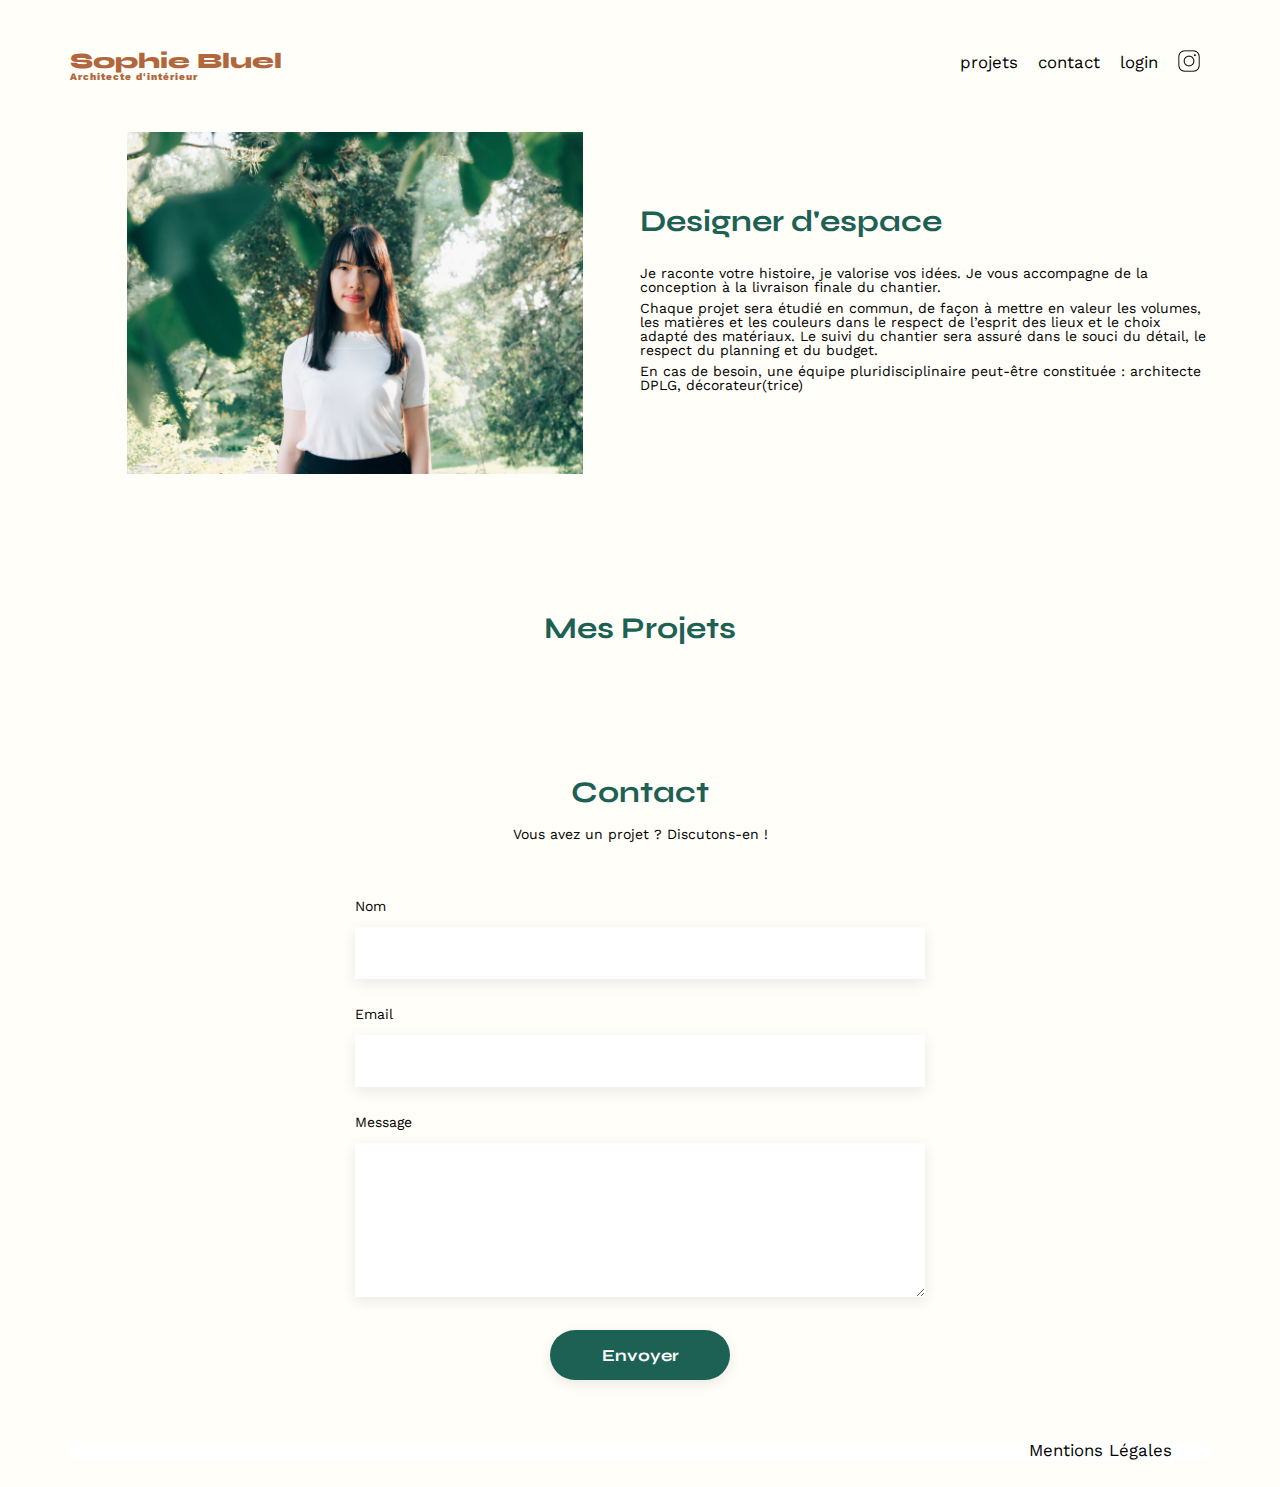
==== FrontEnd/index.html @ 84625682 "restyling tabs and nav links" ====
<!DOCTYPE html>
<html lang="fr">

<head>
	<meta charset="UTF-8">
	<title>Sophie Bluel - Architecte d'intérieur</title>
	<meta name="viewport" content="width=device-width, initial-scale=1.0">
	<link rel="preconnect" href="https://fonts.googleapis.com">
	<link rel="preconnect" href="https://fonts.gstatic.com" crossorigin>
	<link href="https://fonts.googleapis.com/css2?family=Syne:wght@700;800&family=Work+Sans&display=swap"
		rel="stylesheet">
	<meta name="description" content="">
	<link rel="stylesheet" href="./assets/style.css">
	<script src="scripts/index.js" defer></script>
</head>

<body>
	<header>
		<h1>Sophie Bluel <span>Architecte d'intérieur</span></h1>
		<nav>
			<ul>
				<li><a href="">projets</a></li>
				<li><a href="">contact</a></li>
				<li id="login-link"><a href="login.html">login</a></li>
				<li><img src="./assets/icons/instagram.png" alt="Instagram"></li>
			</ul>
		</nav>
	</header>
	<main>
		<section id="introduction">
			<figure>
				<img src="./assets/images/sophie-bluel.png" alt="">
			</figure>
			<article>
				<h2>Designer d'espace</h2>
				<p>Je raconte votre histoire, je valorise vos idées. Je vous accompagne de la conception à la livraison
					finale du chantier.</p>
				<p>Chaque projet sera étudié en commun, de façon à mettre en valeur les volumes, les matières et les
					couleurs dans le respect de l’esprit des lieux et le choix adapté des matériaux. Le suivi du
					chantier sera assuré dans le souci du détail, le respect du planning et du budget.</p>
				<p>En cas de besoin, une équipe pluridisciplinaire peut-être constituée : architecte DPLG,
					décorateur(trice)</p>
			</article>
		</section>
		<section id="portfolio">
			<h2>Mes Projets</h2>
			<nav class="tabs"></nav>
			<div class="gallery">
			</div>
		</section>
		<section id="contact">
			<h2>Contact</h2>
			<p>Vous avez un projet ? Discutons-en !</p>
			<form action="#" method="post">
				<label for="name">Nom</label>
				<input type="text" name="name" id="name">
				<label for="email">Email</label>
				<input type="email" name="email" id="email">
				<label for="message">Message</label>
				<textarea name="message" id="message" cols="30" rows="10"></textarea>
				<input type="submit" value="Envoyer">
			</form>
		</section>
	</main>

	<footer>
		<nav>
			<ul>
				<li><a href="">Mentions Légales</a></li>
			</ul>
		</nav>
	</footer>
</body>

</html>
---- FrontEnd/assets/style.css ----
/* http://meyerweb.com/eric/tools/css/reset/
   v2.0 | 20110126
   License: none (public domain)
*/

html,
body,
div,
span,
applet,
object,
iframe,
h1,
h2,
h3,
h4,
h5,
h6,
p,
blockquote,
pre,
a,
abbr,
acronym,
address,
big,
cite,
code,
del,
dfn,
em,
img,
ins,
kbd,
q,
s,
samp,
small,
strike,
strong,
sub,
sup,
tt,
var,
b,
u,
i,
center,
dl,
dt,
dd,
ol,
ul,
li,
fieldset,
form,
label,
legend,
table,
caption,
tbody,
tfoot,
thead,
tr,
th,
td,
article,
aside,
canvas,
details,
embed,
figure,
figcaption,
footer,
header,
hgroup,
menu,
nav,
output,
ruby,
section,
summary,
time,
mark,
audio,
video {
	margin: 0;
	padding: 0;
	border: 0;
	font-size: 100%;
	font: inherit;
	vertical-align: baseline;
}

/* HTML5 display-role reset for older browsers */
article,
aside,
details,
figcaption,
figure,
footer,
header,
hgroup,
menu,
nav,
section {
	display: block;
}

body {
	line-height: 1;
}

ol,
ul {
	list-style: none;
}

blockquote,
q {
	quotes: none;
}

blockquote:before,
blockquote:after,
q:before,
q:after {
	content: '';
	content: none;
}

table {
	border-collapse: collapse;
	border-spacing: 0;
}

/** end reset css**/
body {
	max-width: 1140px;
	margin: auto;
	font-family: 'Work Sans';
	font-size: 14px;
	background-color: #FFFEF8;
}

a {
	color: #000000;
	text-decoration: none;
}

header {
	display: flex;
	justify-content: space-between;
	margin: 50px 0
}

header nav img {
	width: 22px;
}

section {
	margin: 50px 0
}

h1 {
	display: flex;
	flex-direction: column;
	font-family: 'Syne';
	font-size: 22px;
	font-weight: 800;
	color: #B1663C
}

h1>span {
	font-family: 'Work Sans';
	font-size: 10px;
	letter-spacing: 0.1em;
	;
}

h2 {
	font-family: 'Syne';
	font-weight: 700;
	font-size: 30px;
	color: #1D6154
}


.login-buttons-wrapper a {
	color: #3D3D3D;
}

nav ul {
	display: flex;
	align-items: center;
	list-style-type: none;

}

nav li {
	padding: 0 10px;
	font-size: 1.2em;
}

li a:hover {
	color: #B1663C;
}

.active-link {
	font-family: 'Work Sans';
	font-weight: 700;
}

#introduction {
	display: flex;
	align-items: center;
}

#introduction figure {
	flex: 1
}

#introduction img {
	display: block;
	margin: auto;
	width: 80%;
}

#introduction article {
	flex: 1
}

#introduction h2 {
	margin-bottom: 1em;
}

#introduction p {
	margin-bottom: 0.5em;
}

#portfolio {
	margin-top: 139px;
}

#portfolio h2 {
	text-align: center;
	margin-bottom: 1em;
}

.tabs {
	display: flex;
	justify-content: center;
	margin: 3em;
}

.tabs ul {
	display: flex;
	gap: 0.6em;
}

.tabs li {
	padding: 0;
}

.tabs a {
	display: flex;
	align-items: center;
	height: 37px;
	padding: 0 20px 0 20px;
	border: 1px solid #1D6154;
	border-radius: 60px;
	font-family: 'Syne';
	font-weight: 700;
	font-size: 16px;
	line-height: 19px;
	text-align: center;
	color: #1D6154;
}

.tabs a:hover {
	background-color: #1D6154;
	color: #FFFEF8;
	cursor: pointer;
}

.gallery {
	width: 100%;
	display: grid;
	grid-template-columns: 1fr 1fr 1fr;
	grid-column-gap: 20px;
	grid-row-gap: 20px;
}

.gallery img {
	width: 100%;

}

#contact {
	width: 50%;
	margin: auto;
}

#contact>* {
	text-align: center;

}

#contact h2 {
	margin-bottom: 20px;
}

#contact form {
	text-align: left;
	margin-top: 30px;
	display: flex;
	flex-direction: column;
}

#contact input {
	height: 50px;
	font-size: 1.2em;
	border: none;
	box-shadow: 0px 4px 14px rgba(0, 0, 0, 0.09);
}

#contact label {
	margin: 2em 0 1em 0;
}

#contact textarea {
	border: none;
	box-shadow: 0px 4px 14px rgba(0, 0, 0, 0.09);
}

input[type="submit"] {
	font-family: 'Syne';
	font-weight: 700;
	color: white;
	background-color: #1D6154;
	margin: 2em auto;
	width: 180px;
	text-align: center;
	border-radius: 60px;
}

footer {
	background-color: #ffffff;
}

footer nav ul {
	display: flex;
	justify-content: flex-end;
	margin: 2em
}

/***** Login Page *****/

.body-full-height {
	display: flex;
	flex-direction: column;
	height: 100vh;
}

.full-height-container {
	height: 100%;
}

#login {
	display: flex;
	flex-direction: column;
	gap: 01em;
	box-sizing: border-box;
	margin: 0;
	width: 100%;
	height: 100%;
	padding-top: 100px;
	align-items: center;
}

#login form {
	display: flex;
	flex-direction: column;
}

#login h1 {
	font-weight: 700;
	font-size: 30px;
	line-height: 36px;
	color: #1D6154;
}

#login label {
	margin: 2em 0 0.5em 0;
	font-family: 'Work Sans';
	font-style: normal;
	font-weight: 500;
	font-size: 14px;
	line-height: 16px;
	color: #3D3D3D;
}

#login input {
	height: 50px;
	width: 379px;
	font-size: 1.2em;
	border: 2px solid transparent;
	box-shadow: 0px 4px 14px rgba(0, 0, 0, 0.09);
}

#login input[type="submit"] {
	height: 36px;
	padding: 0 2.4em;
	margin: 0;
	width: auto;
	font-size: 1em;
	border: none;
	box-shadow: 0px 4px 14px rgba(0, 0, 0, 0.09);
	cursor: pointer;
}

#login input[type="submit"]:hover {
	background-color: #297063;
}

.login-buttons-wrapper {
	display: flex;
	flex-direction: column;
	align-items: center;
	margin-top: 2.3em;
	gap: 1.5em;
}

.input-wrapper {
	display: flex;
	flex-direction: column;
	gap: 7px;
}

.error {
	color: red;
	display: none;
	margin-top: 0.5em;
}

#edition-banner {
	display: flex;
	align-items: center;
	justify-content: center;
	height: 59px;
	width: 100vw;
	position: absolute;
	left: 0;
	top: 0;
	background-color: black;
	gap: 12px;
	font-family: 'Work Sans';
	font-weight: 400;
	font-size: 16px;
	line-height: 19px;
	color: #FFFFFF;
}

#heading-wrapper {
	display: flex;
	gap: 2em;
	justify-content: center;
}

#heading-wrapper img {
	width: 16px;
	height: 16px;
}

#edit-button {
	display: flex;
	gap: 0.65em;
	align-items: center;
	height: 32px;
	font-family: 'Work Sans';
	font-style: normal;
	font-weight: 400;
	font-size: 14px;
	line-height: 16px;
	color: #000000;
}
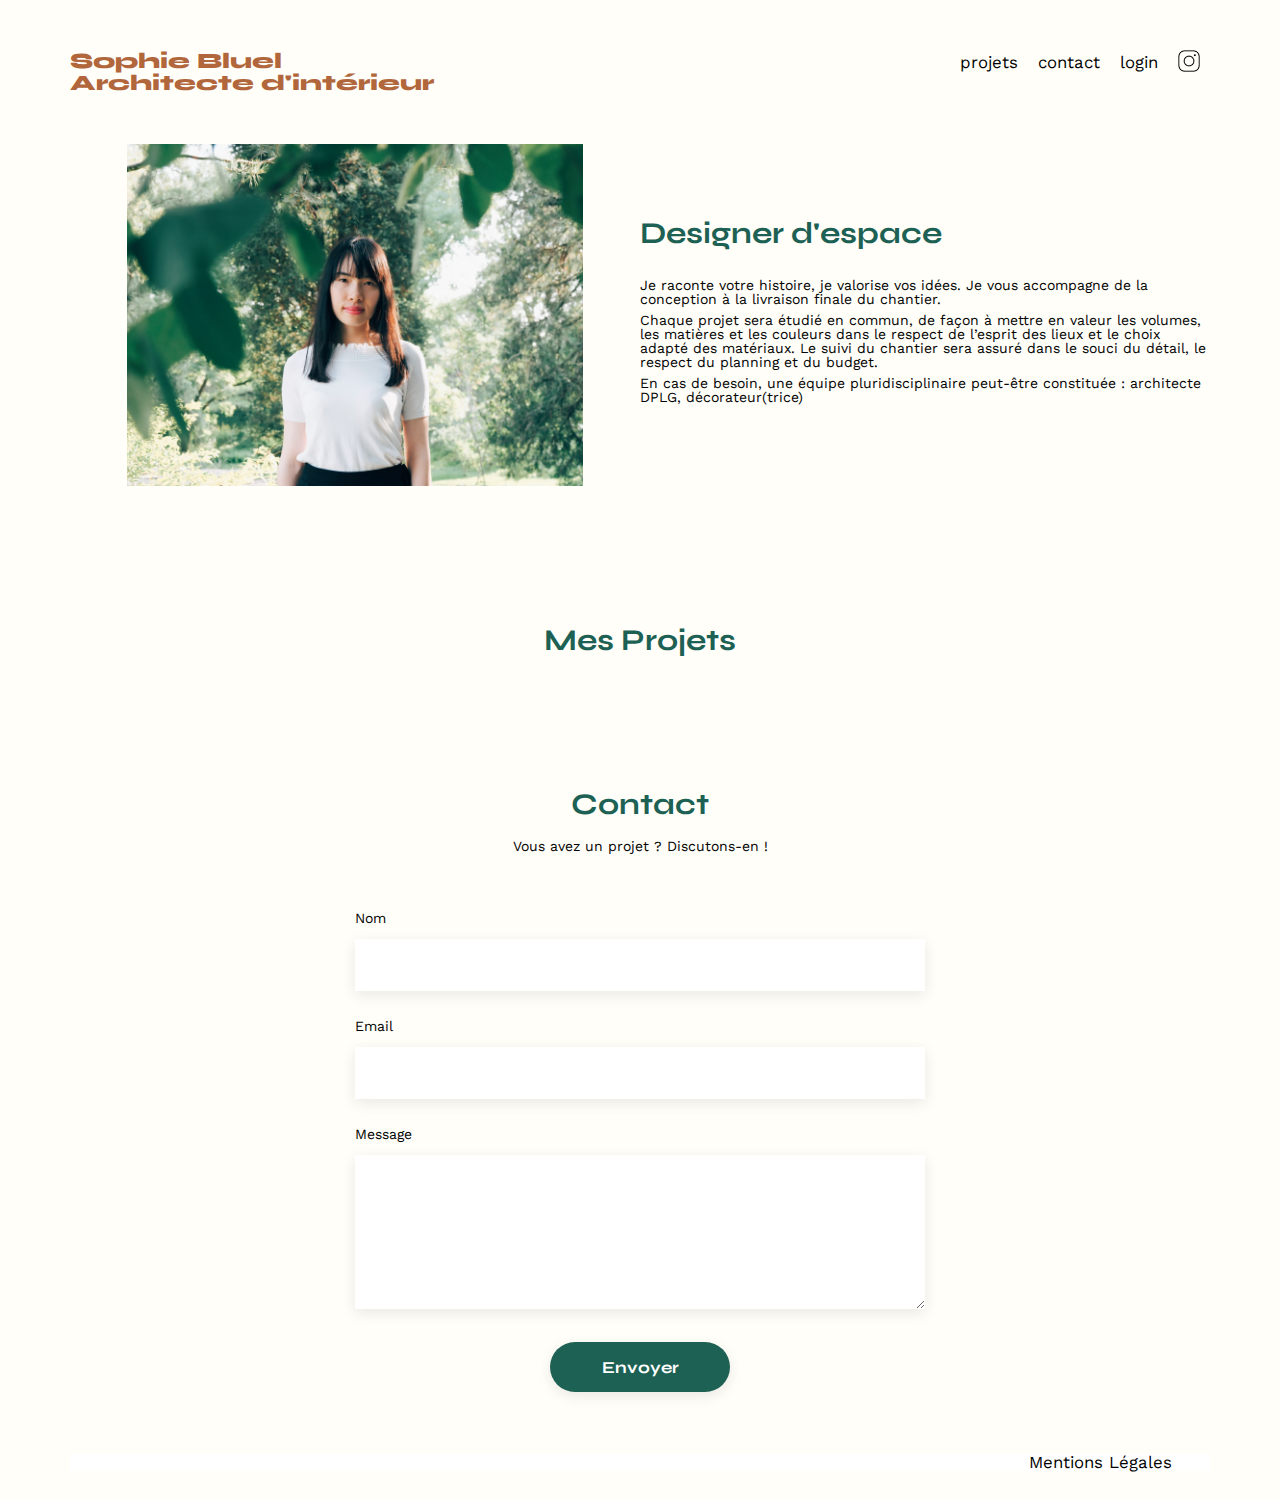
==== commit 9ebe2e74: "add of first modal" ====
--- a/FrontEnd/index.html
+++ b/FrontEnd/index.html
@@ -16,12 +16,13 @@
 
 <body>
 	<header>
-		<h1>Sophie Bluel <span>Architecte d'intérieur</span></h1>
+		<h1>Sophie Bluel <div>Architecte d'intérieur</div>
+		</h1>
 		<nav>
 			<ul>
 				<li><a href="">projets</a></li>
 				<li><a href="">contact</a></li>
-				<li id="login-link"><a href="login.html">login</a></li>
+				<li><a id="login-link" href="login.html">login</a></li>
 				<li><img src="./assets/icons/instagram.png" alt="Instagram"></li>
 			</ul>
 		</nav>
@@ -62,7 +63,6 @@
 			</form>
 		</section>
 	</main>
-
 	<footer>
 		<nav>
 			<ul>
@@ -70,6 +70,17 @@
 			</ul>
 		</nav>
 	</footer>
+	<div id="modal-1" class="modal">
+		<div class="modal-content ignore-modal-close ">
+			<div class="close-button">
+				<img src="assets/icons/xmark.svg" alt="">
+			</div>
+			<h2 class="modal-heading ignore-modal-close">Galerie photo</h2>
+			<div class="modal-gallery ignore-modal-close"></div>
+			<div class="separator"></div>
+			<input class="ignore-modal-close" type="submit" value="Ajouter une photo">
+		</div>
+	</div>
 </body>
 
 </html>--- a/FrontEnd/assets/style.css
+++ b/FrontEnd/assets/style.css
@@ -354,6 +354,114 @@
 	margin: 2em
 }
 
+/***** Modale *****/
+
+#edit-button {
+	cursor: pointer;
+}
+
+#edit-button:hover {
+	color: #B1663C;
+}
+
+.modal {
+	display: none;
+	position: fixed;
+	z-index: 1;
+	left: 0;
+	top: 0;
+	width: 100%;
+	height: 100%;
+	overflow: auto;
+	background-color: rgba(0, 0, 0, 0.3);
+}
+
+.modal-content {
+	display: flex;
+	flex-direction: column;
+	background-color: #ffffff;
+	margin: 15% auto;
+	padding: 60px 105px 45px 105px;
+	width: 630px;
+	border-radius: 10px;
+	position: relative;
+	box-sizing: border-box;
+}
+
+.close-button {
+	position: absolute;
+	top: 0.75em;
+	right: 1em;
+	color: #000000;
+	font-size: 28px;
+	font-weight: bold;
+}
+
+.close-button:hover,
+.close-button:focus {
+	color: rgb(255, 0, 0);
+	text-decoration: none;
+	cursor: pointer;
+}
+
+.modal h2 {
+	font-family: 'Work Sans';
+	font-weight: 400;
+	font-size: 26px;
+	line-height: 30px;
+	text-align: center;
+	color: #000000;
+}
+
+.separator {
+	width: 100%;
+	border-top: 1px solid #B3B3B3;
+	margin: 67px 0 38px 0;
+}
+
+.modal input[type="submit"] {
+	height: 36px;
+	padding: 0 2.4em;
+	margin: auto;
+	width: 237px;
+	font-size: 1em;
+	border: none;
+	box-shadow: 0px 4px 14px rgba(0, 0, 0, 0.09);
+	cursor: pointer;
+}
+
+.modal-gallery {
+	display: grid;
+	grid-template-columns: repeat(5, 1fr);
+	grid-gap: 29px 9px;
+	margin-top: 46px;
+}
+
+.preview-wrapper {
+	position: relative;
+	width: 76.61px;
+	height: 102.57px;
+}
+
+.preview-img {
+	width: 100%;
+	height: 100%;
+}
+
+.delete-button {
+	display: flex;
+	justify-content: center;
+	align-items: center;
+	position: absolute;
+	top: 6px;
+	right: 6px;
+	width: 17px;
+	height: 17px;
+	background-color: #000000;
+	border-radius: 2px;
+	cursor: pointer;
+}
+
 /***** Login Page *****/
 
 .body-full-height {
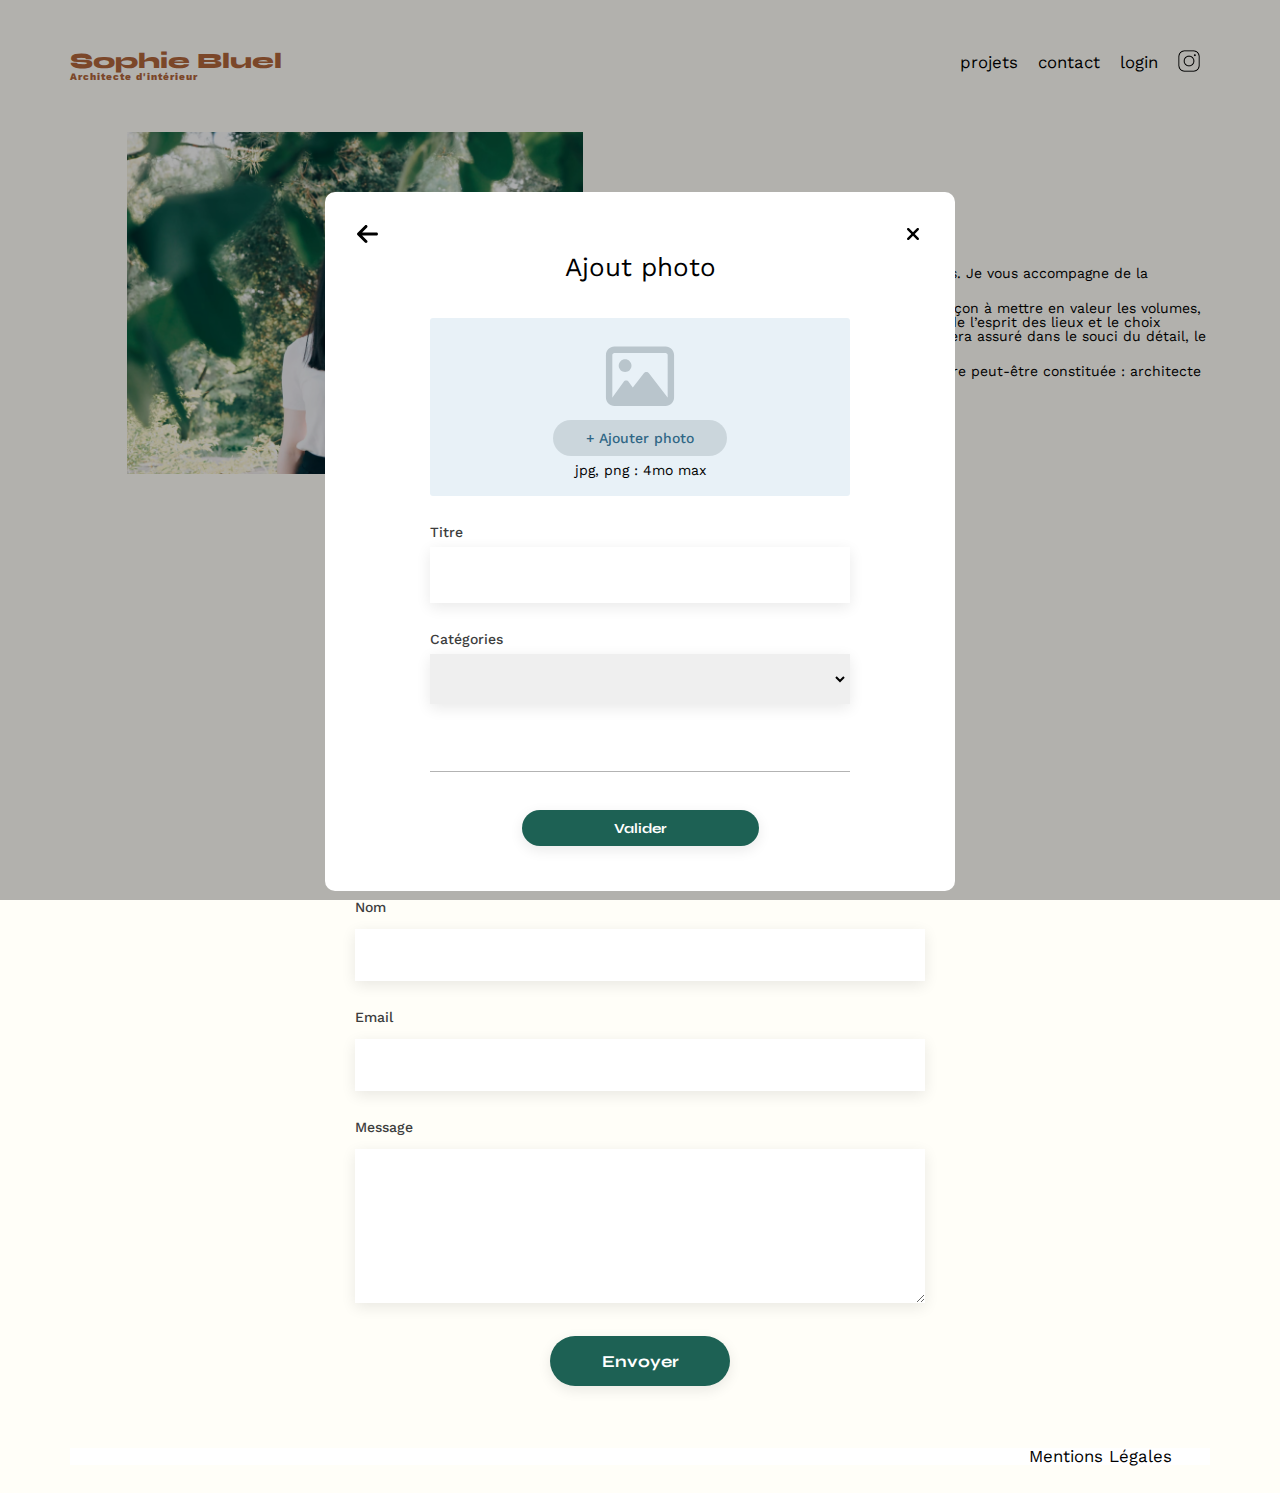
==== commit 463aa1c0: "add second modal and interactions with the two modals" ====
--- a/FrontEnd/index.html
+++ b/FrontEnd/index.html
@@ -16,7 +16,7 @@
 
 <body>
 	<header>
-		<h1>Sophie Bluel <div>Architecte d'intérieur</div>
+		<h1>Sophie Bluel <span>Architecte d'intérieur</span>
 		</h1>
 		<nav>
 			<ul>
@@ -71,14 +71,39 @@
 		</nav>
 	</footer>
 	<div id="modal-1" class="modal">
-		<div class="modal-content ignore-modal-close ">
-			<div class="close-button">
+		<div class="modal-content">
+			<button class="modal-button close">
 				<img src="assets/icons/xmark.svg" alt="">
+			</button>
+			<h2 class="modal-heading">Galerie photo</h2>
+			<div class="modal-gallery"></div>
+			<div class="separator"></div>
+			<input id="add-button" type="submit" value="Ajouter une photo">
+		</div>
+	</div>
+	<div id="modal-2" class="modal" style="display: block;">
+		<div class="modal-content ">
+			<button class="modal-button close">
+				<img src="assets/icons/xmark.svg" alt="">
+			</button>
+			<button id="previous-button" class="modal-button previous">
+				<img src="assets/icons/arrow-left.svg" alt="">
+			</button>
+			<h2 class="modal-heading">Ajout photo</h2>
+			<div class="img-upload-zone">
+				<img class="img-placeholder" src="assets/icons/img-placeholder.svg" alt="">
+				<button>+ Ajouter photo</button>
+				<p>jpg, png : 4mo max</p>
 			</div>
-			<h2 class="modal-heading ignore-modal-close">Galerie photo</h2>
-			<div class="modal-gallery ignore-modal-close"></div>
-			<div class="separator"></div>
-			<input class="ignore-modal-close" type="submit" value="Ajouter une photo">
+			<form action="">
+				<label for="title">Titre</label>
+				<input type="text" name="title" id="title">
+				<label for="categories">Catégories</label>
+				<select name="categories" id="categories">
+				</select>
+				<div class="separator"></div>
+				<input type="submit" value="Valider">
+			</form>
 		</div>
 	</div>
 </body>
--- a/FrontEnd/assets/style.css
+++ b/FrontEnd/assets/style.css
@@ -185,6 +185,13 @@
 	color: #1D6154
 }
 
+select {
+	height: 50px;
+	padding: 0 20px;
+	font-size: 1.2em;
+	border: 2px solid transparent;
+	box-shadow: 0px 4px 14px rgba(0, 0, 0, 0.09);
+}
 
 .login-buttons-wrapper a {
 	color: #3D3D3D;
@@ -388,20 +395,31 @@
 	box-sizing: border-box;
 }
 
-.close-button {
+.modal-button {
+	display: flex;
+	justify-content: center;
+	align-items: center;
 	position: absolute;
-	top: 0.75em;
-	right: 1em;
-	color: #000000;
-	font-size: 28px;
-	font-weight: bold;
-}
-
-.close-button:hover,
-.close-button:focus {
+	width: 24px;
+	height: 24px;
+	background-color: transparent;
+	border: none;
+}
+
+.modal-button:hover {
 	color: rgb(255, 0, 0);
 	text-decoration: none;
 	cursor: pointer;
+}
+
+.close {
+	top: 30px;
+	right: 30px;
+}
+
+.previous {
+	top: 30px;
+	left: 30px;
 }
 
 .modal h2 {
@@ -462,6 +480,40 @@
 	cursor: pointer;
 }
 
+.img-upload-zone {
+	display: flex;
+	flex-direction: column;
+	justify-content: center;
+	align-items: center;
+	margin-top: 36px;
+	gap: 7px;
+	padding: 19px;
+	background: #E8F1F7;
+	border-radius: 3px;
+}
+
+.img-placeholder {
+	width: 76px;
+	height: 76px;
+}
+
+.img-upload-zone button {
+	padding: 10px 33px;
+	background: #CBD6DC;
+	border-radius: 50px;
+	color: #306685;
+	border: none;
+	font-family: 'Work Sans';
+	font-weight: 500;
+	font-size: 14px;
+	line-height: 16px;
+}
+
+#modal-2 form {
+	display: flex;
+	flex-direction: column;
+}
+
 /***** Login Page *****/
 
 .body-full-height {
@@ -498,7 +550,7 @@
 	color: #1D6154;
 }
 
-#login label {
+label {
 	margin: 2em 0 0.5em 0;
 	font-family: 'Work Sans';
 	font-style: normal;
@@ -508,9 +560,8 @@
 	color: #3D3D3D;
 }
 
-#login input {
+input {
 	height: 50px;
-	width: 379px;
 	font-size: 1.2em;
 	border: 2px solid transparent;
 	box-shadow: 0px 4px 14px rgba(0, 0, 0, 0.09);
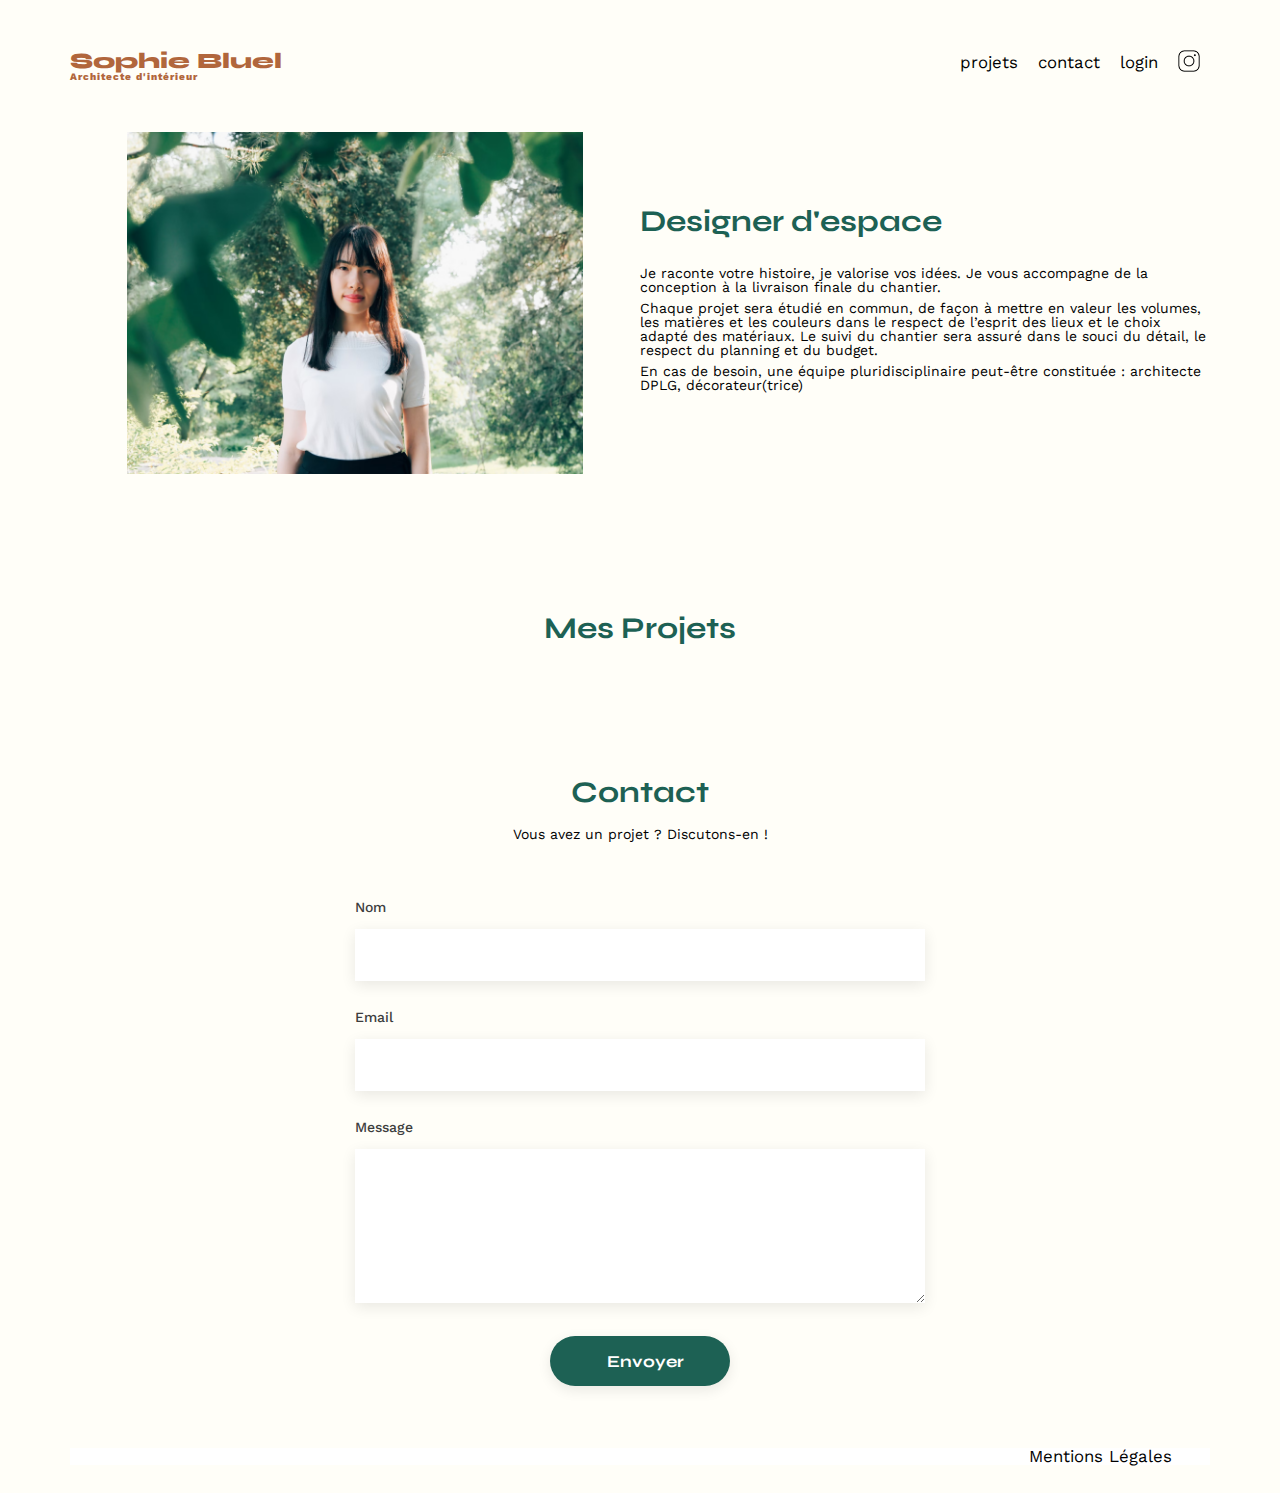
==== commit bdb66efd: "add of feature add project" ====
--- a/FrontEnd/index.html
+++ b/FrontEnd/index.html
@@ -81,7 +81,7 @@
 			<input id="add-button" type="submit" value="Ajouter une photo">
 		</div>
 	</div>
-	<div id="modal-2" class="modal" style="display: block;">
+	<div id="modal-2" class="modal" style="display: none;">
 		<div class="modal-content ">
 			<button class="modal-button close">
 				<img src="assets/icons/xmark.svg" alt="">
@@ -90,19 +90,28 @@
 				<img src="assets/icons/arrow-left.svg" alt="">
 			</button>
 			<h2 class="modal-heading">Ajout photo</h2>
-			<div class="img-upload-zone">
-				<img class="img-placeholder" src="assets/icons/img-placeholder.svg" alt="">
-				<button>+ Ajouter photo</button>
-				<p>jpg, png : 4mo max</p>
-			</div>
-			<form action="">
+			<form id="add-work-form">
+				<div class="img-upload-zone">
+					<div id="img-upload-zone-content">
+						<img class="img-placeholder" src="assets/icons/img-placeholder.svg" alt="">
+						<div class="custom-file-upload">
+							<label for="img-file-input" id="file-upload-button">+ Ajouter photo</label>
+							<input id="img-file-input" type="file" style="display: none;">
+						</div>
+						<p>jpg, png : 4mo max</p>
+						<p id="upload-error" class="error">Ceci est une erreur</p>
+					</div>
+					<img id="img-preview" src="" alt="">
+				</div>
 				<label for="title">Titre</label>
 				<input type="text" name="title" id="title">
+				<p id="title-error" class="error">Ceci est une erreur</p>
 				<label for="categories">Catégories</label>
 				<select name="categories" id="categories">
 				</select>
 				<div class="separator"></div>
-				<input type="submit" value="Valider">
+				<input id="input-submit-work" class="button-disabled" type="submit" value="Valider"
+					title="Veuillez remplir tous les champs" disabled>
 			</form>
 		</div>
 	</div>
--- a/FrontEnd/assets/style.css
+++ b/FrontEnd/assets/style.css
@@ -187,10 +187,15 @@
 
 select {
 	height: 50px;
-	padding: 0 20px;
+	padding: 0 16px;
 	font-size: 1.2em;
 	border: 2px solid transparent;
 	box-shadow: 0px 4px 14px rgba(0, 0, 0, 0.09);
+	font-family: 'Work Sans';
+	font-weight: 400;
+	font-size: 14px;
+	color: #444444;
+	padding-left: 16px;
 }
 
 .login-buttons-wrapper a {
@@ -373,6 +378,8 @@
 
 .modal {
 	display: none;
+	justify-content: center;
+	align-items: center;
 	position: fixed;
 	z-index: 1;
 	left: 0;
@@ -387,7 +394,7 @@
 	display: flex;
 	flex-direction: column;
 	background-color: #ffffff;
-	margin: 15% auto;
+	margin: auto;
 	padding: 60px 105px 45px 105px;
 	width: 630px;
 	border-radius: 10px;
@@ -486,10 +493,17 @@
 	justify-content: center;
 	align-items: center;
 	margin-top: 36px;
+	background: #E8F1F7;
+	border-radius: 3px;
+}
+
+#img-upload-zone-content {
+	display: flex;
+	flex-direction: column;
+	justify-content: center;
+	align-items: center;
 	gap: 7px;
 	padding: 19px;
-	background: #E8F1F7;
-	border-radius: 3px;
 }
 
 .img-placeholder {
@@ -497,7 +511,16 @@
 	height: 76px;
 }
 
-.img-upload-zone button {
+.custom-file-upload {
+	position: relative;
+	display: flex;
+}
+
+.custom-file-upload label {
+	margin: 0;
+}
+
+#file-upload-button {
 	padding: 10px 33px;
 	background: #CBD6DC;
 	border-radius: 50px;
@@ -507,6 +530,16 @@
 	font-weight: 500;
 	font-size: 14px;
 	line-height: 16px;
+	cursor: pointer;
+}
+
+#img-file-input {
+	display: none;
+}
+
+#img-preview {
+	display: none;
+	height: 178px;
 }
 
 #modal-2 form {
@@ -541,6 +574,7 @@
 #login form {
 	display: flex;
 	flex-direction: column;
+	width: 379px;
 }
 
 #login h1 {
@@ -562,9 +596,15 @@
 
 input {
 	height: 50px;
-	font-size: 1.2em;
 	border: 2px solid transparent;
 	box-shadow: 0px 4px 14px rgba(0, 0, 0, 0.09);
+	font-family: 'Work Sans';
+	font-weight: 400;
+	font-size: 14px;
+	color: #444444;
+	padding-left: 16px;
+
+
 }
 
 #login input[type="submit"] {
@@ -642,4 +682,9 @@
 	font-size: 14px;
 	line-height: 16px;
 	color: #000000;
+}
+
+.modal input[type="submit"].button-disabled {
+	background-color: #A7A7A7;
+	cursor: not-allowed;
 }